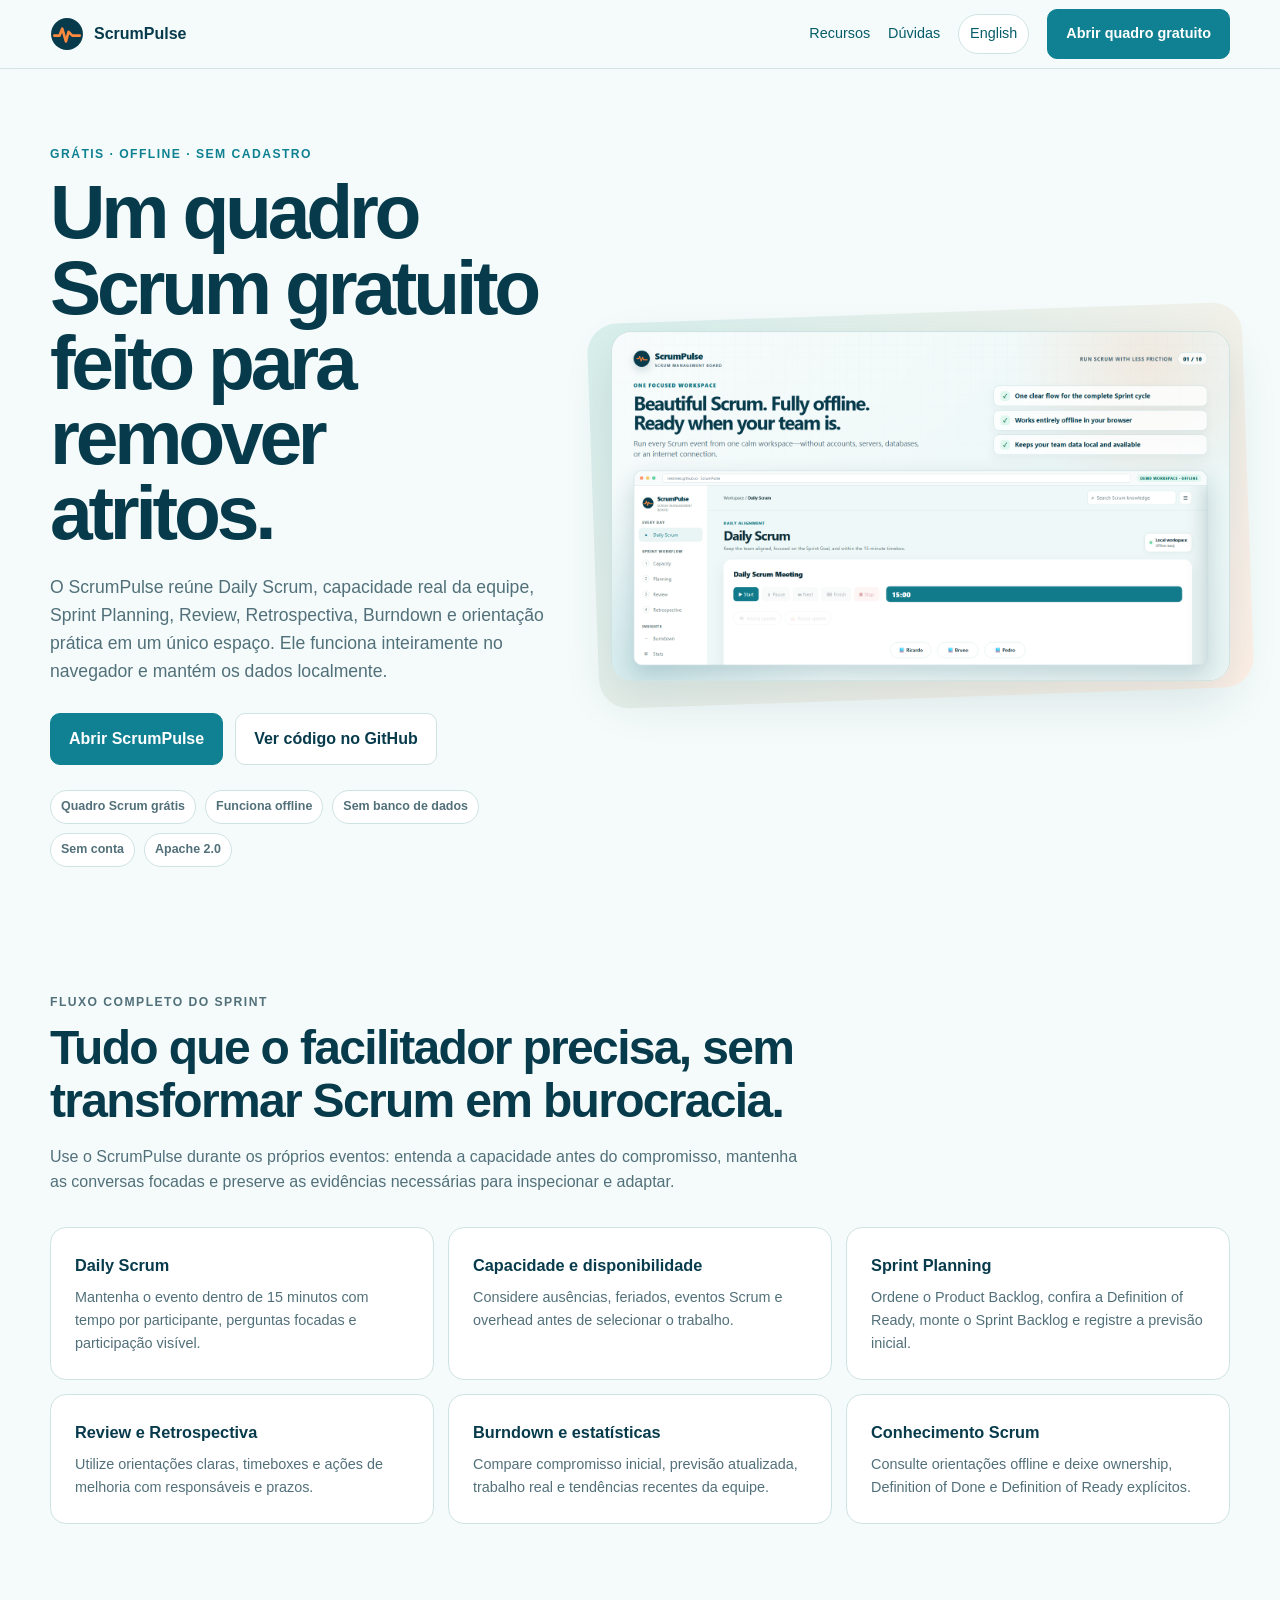
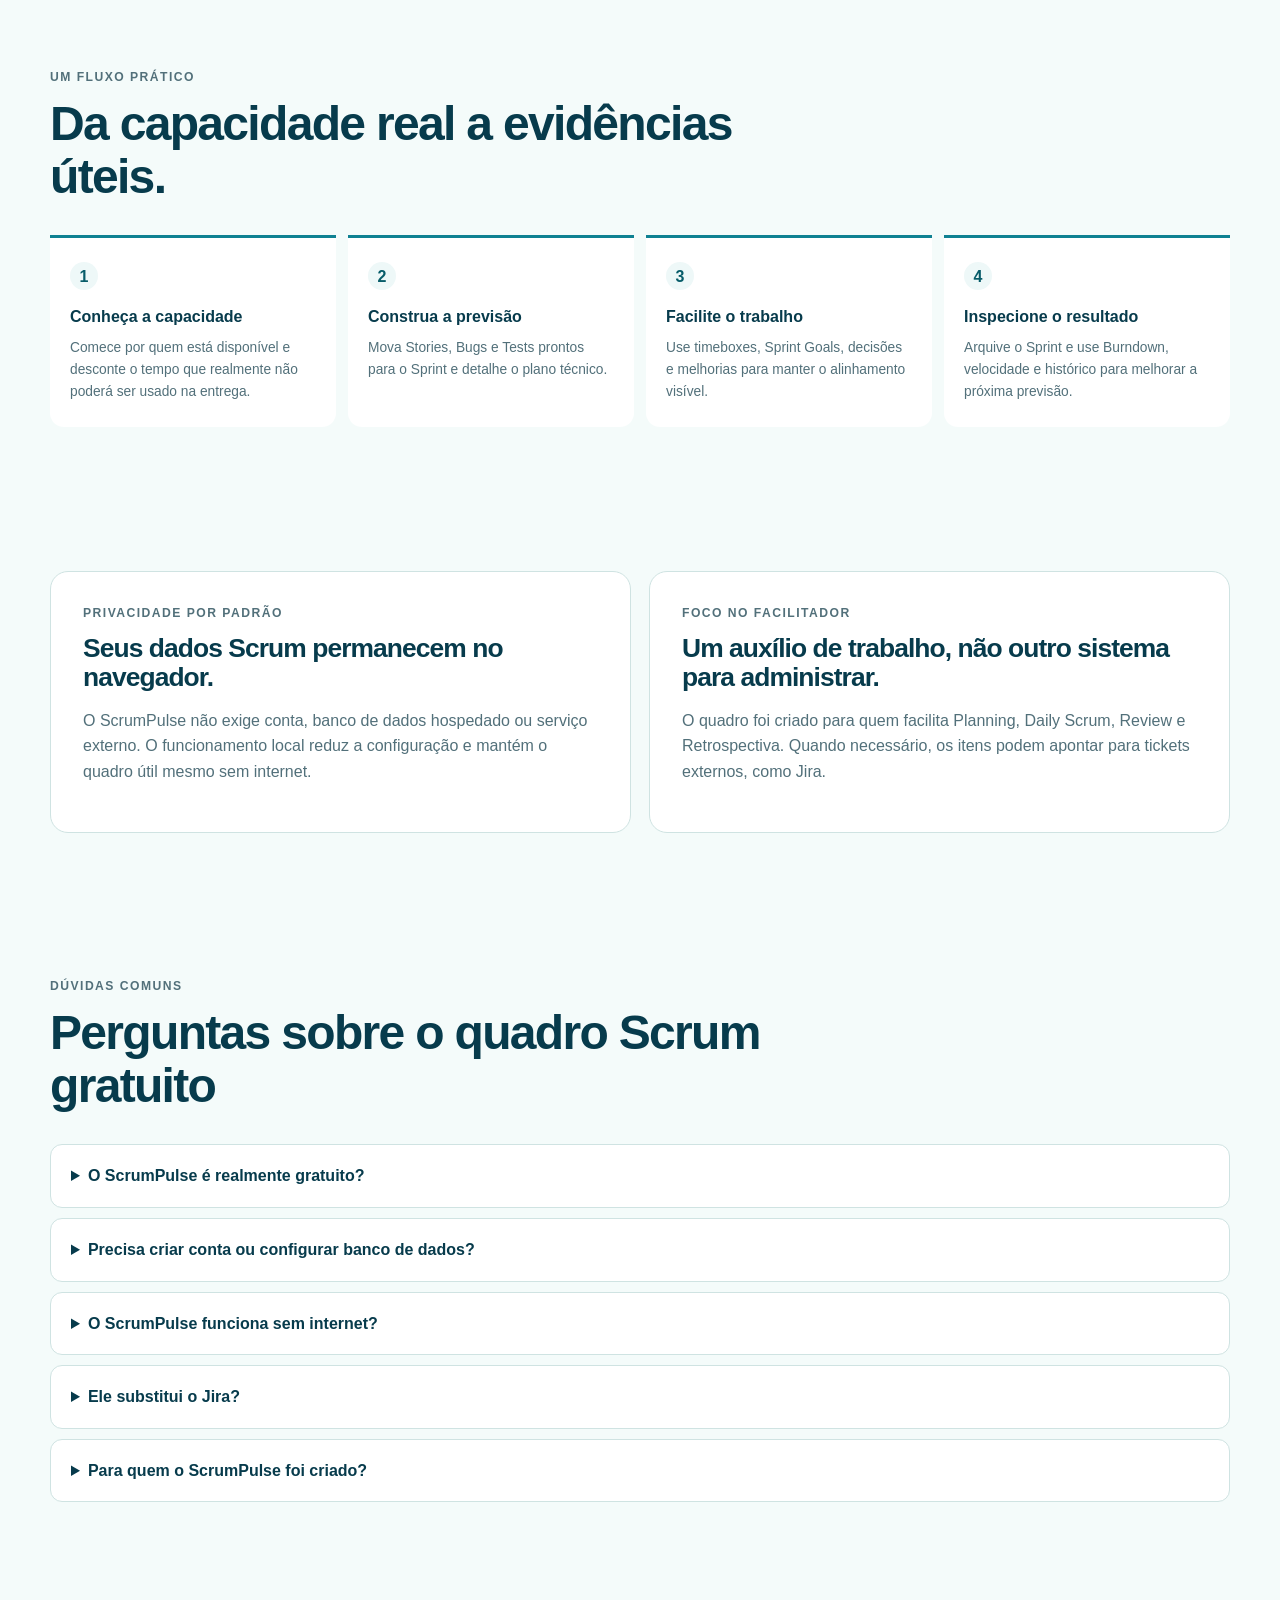
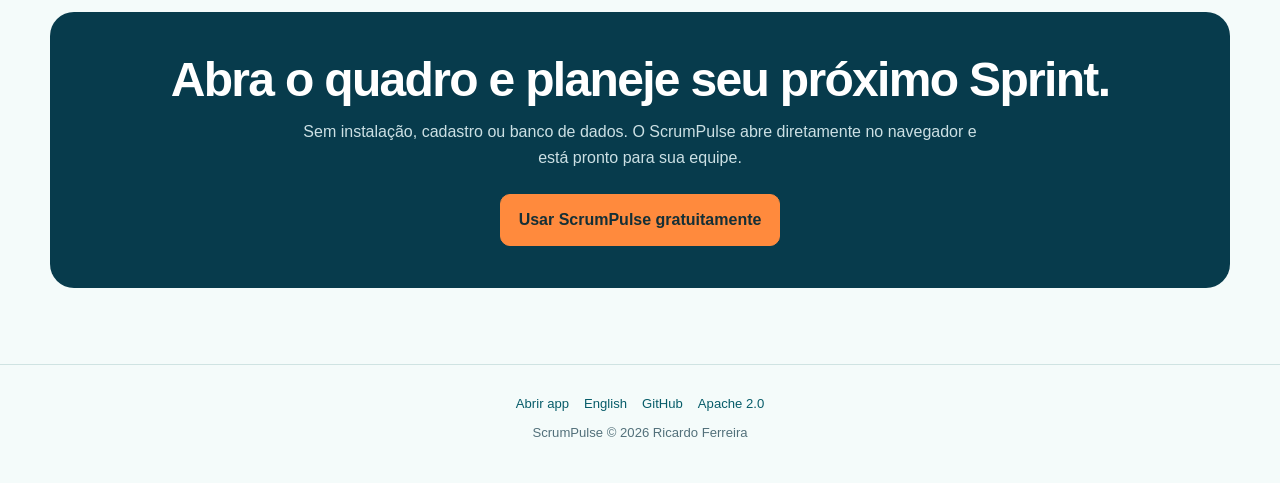
==== pt/index.html @ 3f18e5dc "feat: improve SEO and project attribution" ====
<!doctype html>
<!-- Copyright 2026 Ricardo Ferreira · SPDX-License-Identifier: Apache-2.0 -->
<html lang="pt-BR">
<head>
  <meta charset="utf-8">
  <meta name="viewport" content="width=device-width,initial-scale=1">
  <title>Quadro Scrum Gratuito e Offline | ScrumPulse</title>
  <meta name="description" content="Quadro Scrum gratuito para Daily Scrum, capacidade da equipe, Sprint Planning, Review, Retrospectiva e Burndown. Sem cadastro e funciona offline.">
  <meta name="author" content="Ricardo Ferreira">
  <meta name="robots" content="index,follow,max-image-preview:large,max-snippet:-1">
  <meta name="theme-color" content="#073b4c">
  <link rel="canonical" href="https://treslines.github.io/pt/">
  <link rel="alternate" hreflang="en" href="https://treslines.github.io/about.html">
  <link rel="alternate" hreflang="pt-BR" href="https://treslines.github.io/pt/">
  <link rel="alternate" hreflang="x-default" href="https://treslines.github.io/about.html">
  <link rel="manifest" href="../site.webmanifest">
  <link rel="icon" type="image/svg+xml" href="../assets/favicon.svg">
  <link rel="stylesheet" href="../assets/marketing.css">
  <meta property="og:type" content="website">
  <meta property="og:site_name" content="ScrumPulse">
  <meta property="og:title" content="Quadro Scrum Gratuito e Offline | ScrumPulse">
  <meta property="og:description" content="Planeje a capacidade, facilite os eventos Scrum e acompanhe o Sprint em uma ferramenta gratuita que funciona offline.">
  <meta property="og:url" content="https://treslines.github.io/pt/">
  <meta property="og:image" content="https://treslines.github.io/assets/promo-overview.png">
  <meta property="og:image:alt" content="Visão geral do quadro Scrum gratuito ScrumPulse">
  <meta property="og:locale" content="pt_BR">
  <meta name="twitter:card" content="summary_large_image">
  <meta name="twitter:title" content="Quadro Scrum Gratuito e Offline | ScrumPulse">
  <meta name="twitter:description" content="Uma ferramenta Scrum focada, sem cadastro, banco de dados ou assinatura.">
  <meta name="twitter:image" content="https://treslines.github.io/assets/promo-overview.png">
  <script type="application/ld+json">
  {
    "@context": "https://schema.org",
    "@type": ["SoftwareApplication", "WebApplication"],
    "name": "ScrumPulse",
    "url": "https://treslines.github.io/",
    "description": "Quadro Scrum gratuito e offline para Daily Scrum, planejamento de capacidade, Sprint Planning, Sprint Review, Retrospectiva, Burndown e estatísticas.",
    "applicationCategory": "BusinessApplication",
    "applicationSubCategory": "Gerenciamento de projetos",
    "operatingSystem": "Qualquer sistema operacional com navegador moderno",
    "inLanguage": "pt-BR",
    "isAccessibleForFree": true,
    "offers": { "@type": "Offer", "price": "0", "priceCurrency": "USD" },
    "author": { "@type": "Person", "name": "Ricardo Ferreira", "url": "https://github.com/treslines" },
    "image": "https://treslines.github.io/assets/promo-overview.png",
    "license": "https://www.apache.org/licenses/LICENSE-2.0"
  }
  </script>
</head>
<body>
  <header class="site-header">
    <nav class="nav" aria-label="Navegação principal">
      <a class="brand" href="../index.html"><img src="../assets/favicon.svg" alt=""><span>ScrumPulse</span></a>
      <div class="nav-links">
        <a href="#recursos">Recursos</a>
        <a href="#duvidas">Dúvidas</a>
        <a class="language-link" href="../about.html" lang="en">English</a>
        <a class="button" href="../index.html">Abrir quadro gratuito</a>
      </div>
    </nav>
  </header>

  <main>
    <section class="hero">
      <div>
        <p class="eyebrow">Grátis · Offline · Sem cadastro</p>
        <h1>Um quadro Scrum gratuito feito para remover atritos.</h1>
        <p class="hero-copy">O ScrumPulse reúne Daily Scrum, capacidade real da equipe, Sprint Planning, Review, Retrospectiva, Burndown e orientação prática em um único espaço. Ele funciona inteiramente no navegador e mantém os dados localmente.</p>
        <div class="hero-actions">
          <a class="button" href="../index.html">Abrir ScrumPulse</a>
          <a class="button secondary" href="https://github.com/treslines/treslines.github.io" rel="noopener">Ver código no GitHub</a>
        </div>
        <ul class="trust-list" aria-label="Destaques do ScrumPulse">
          <li>Quadro Scrum grátis</li><li>Funciona offline</li><li>Sem banco de dados</li><li>Sem conta</li><li>Apache 2.0</li>
        </ul>
      </div>
      <div class="hero-visual">
        <img src="../assets/promo-overview.png" width="1600" height="900" alt="Interface do ScrumPulse mostrando um Daily Scrum organizado" fetchpriority="high">
      </div>
    </section>

    <section class="section" id="recursos">
      <div class="section-heading">
        <p class="eyebrow">Fluxo completo do Sprint</p>
        <h2>Tudo que o facilitador precisa, sem transformar Scrum em burocracia.</h2>
        <p>Use o ScrumPulse durante os próprios eventos: entenda a capacidade antes do compromisso, mantenha as conversas focadas e preserve as evidências necessárias para inspecionar e adaptar.</p>
      </div>
      <div class="feature-grid">
        <article class="feature-card"><h3>Daily Scrum</h3><p>Mantenha o evento dentro de 15 minutos com tempo por participante, perguntas focadas e participação visível.</p></article>
        <article class="feature-card"><h3>Capacidade e disponibilidade</h3><p>Considere ausências, feriados, eventos Scrum e overhead antes de selecionar o trabalho.</p></article>
        <article class="feature-card"><h3>Sprint Planning</h3><p>Ordene o Product Backlog, confira a Definition of Ready, monte o Sprint Backlog e registre a previsão inicial.</p></article>
        <article class="feature-card"><h3>Review e Retrospectiva</h3><p>Utilize orientações claras, timeboxes e ações de melhoria com responsáveis e prazos.</p></article>
        <article class="feature-card"><h3>Burndown e estatísticas</h3><p>Compare compromisso inicial, previsão atualizada, trabalho real e tendências recentes da equipe.</p></article>
        <article class="feature-card"><h3>Conhecimento Scrum</h3><p>Consulte orientações offline e deixe ownership, Definition of Done e Definition of Ready explícitos.</p></article>
      </div>
    </section>

    <section class="section">
      <div class="section-heading"><p class="eyebrow">Um fluxo prático</p><h2>Da capacidade real a evidências úteis.</h2></div>
      <div class="workflow">
        <article><h3>Conheça a capacidade</h3><p>Comece por quem está disponível e desconte o tempo que realmente não poderá ser usado na entrega.</p></article>
        <article><h3>Construa a previsão</h3><p>Mova Stories, Bugs e Tests prontos para o Sprint e detalhe o plano técnico.</p></article>
        <article><h3>Facilite o trabalho</h3><p>Use timeboxes, Sprint Goals, decisões e melhorias para manter o alinhamento visível.</p></article>
        <article><h3>Inspecione o resultado</h3><p>Arquive o Sprint e use Burndown, velocidade e histórico para melhorar a próxima previsão.</p></article>
      </div>
    </section>

    <section class="section split">
      <article class="info-panel"><p class="eyebrow">Privacidade por padrão</p><h2>Seus dados Scrum permanecem no navegador.</h2><p>O ScrumPulse não exige conta, banco de dados hospedado ou serviço externo. O funcionamento local reduz a configuração e mantém o quadro útil mesmo sem internet.</p></article>
      <article class="info-panel"><p class="eyebrow">Foco no facilitador</p><h2>Um auxílio de trabalho, não outro sistema para administrar.</h2><p>O quadro foi criado para quem facilita Planning, Daily Scrum, Review e Retrospectiva. Quando necessário, os itens podem apontar para tickets externos, como Jira.</p></article>
    </section>

    <section class="section" id="duvidas">
      <div class="section-heading"><p class="eyebrow">Dúvidas comuns</p><h2>Perguntas sobre o quadro Scrum gratuito</h2></div>
      <div class="faq">
        <details><summary>O ScrumPulse é realmente gratuito?</summary><p>Sim. O aplicativo web é gratuito e seu código-fonte está disponível sob a licença Apache 2.0.</p></details>
        <details><summary>Precisa criar conta ou configurar banco de dados?</summary><p>Não. O ScrumPulse funciona no navegador e armazena o workspace localmente. Você pode exportar um backup JSON quando quiser proteger ou transferir os dados.</p></details>
        <details><summary>O ScrumPulse funciona sem internet?</summary><p>Sim. O aplicativo foi projetado para uso offline e não depende de um backend hospedado durante a execução.</p></details>
        <details><summary>Ele substitui o Jira?</summary><p>O ScrumPulse é um workspace focado em facilitação e planejamento, não um sistema completo de tickets. Itens do backlog e Sub-tasks podem conter links para ferramentas externas, como Jira.</p></details>
        <details><summary>Para quem o ScrumPulse foi criado?</summary><p>Ele é especialmente útil para Scrum Masters, Product Owners, Developers, Agile coaches e facilitadores que desejam simplicidade nos eventos e evidências do Sprint.</p></details>
      </div>
    </section>

    <section class="section cta">
      <h2>Abra o quadro e planeje seu próximo Sprint.</h2>
      <p>Sem instalação, cadastro ou banco de dados. O ScrumPulse abre diretamente no navegador e está pronto para sua equipe.</p>
      <a class="button" href="../index.html">Usar ScrumPulse gratuitamente</a>
    </section>
  </main>

  <footer class="footer">
    <div class="footer-links"><a href="../index.html">Abrir app</a><a href="../about.html" lang="en">English</a><a href="https://github.com/treslines/treslines.github.io">GitHub</a><a href="../LICENSE">Apache 2.0</a></div>
    <div>ScrumPulse © 2026 Ricardo Ferreira</div>
  </footer>
</body>
</html>
---- assets/marketing.css ----
:root{
  --ink:#073b4c;
  --muted:#52707a;
  --brand:#0f8192;
  --brand-dark:#075c69;
  --accent:#ff8a3d;
  --soft:#eef8f8;
  --card:#ffffff;
  --border:#cfe3e2;
  --shadow:0 18px 50px rgba(7,59,76,.12);
}
*{box-sizing:border-box}
html{scroll-behavior:smooth}
body{margin:0;background:#f4fbfa;color:var(--ink);font-family:Arial,Helvetica,sans-serif;line-height:1.6}
a{color:var(--brand-dark)}
img{max-width:100%;height:auto}
.site-header{position:sticky;top:0;z-index:10;border-bottom:1px solid rgba(207,227,226,.9);background:rgba(244,251,250,.92);backdrop-filter:blur(12px)}
.nav{width:min(1180px,calc(100% - 32px));margin:auto;display:flex;align-items:center;justify-content:space-between;gap:20px;min-height:68px}
.brand{display:flex;align-items:center;gap:10px;color:var(--ink);font-weight:800;text-decoration:none}
.brand img{width:34px;height:34px}
.nav-links{display:flex;align-items:center;gap:18px;font-size:.9rem}
.nav-links a{text-decoration:none}
.language-link{padding:7px 11px;border:1px solid var(--border);border-radius:999px;background:#fff}
.button{display:inline-flex;align-items:center;justify-content:center;gap:8px;padding:12px 18px;border:1px solid var(--brand);border-radius:10px;background:var(--brand);color:#fff;font-weight:700;text-decoration:none;transition:transform .15s,box-shadow .15s}
.button:hover{transform:translateY(-1px);box-shadow:0 8px 18px rgba(15,129,146,.2)}
.button.secondary{background:#fff;color:var(--ink);border-color:var(--border)}
.hero{width:min(1180px,calc(100% - 32px));margin:auto;padding:76px 0 54px;display:grid;grid-template-columns:minmax(0,.9fr) minmax(420px,1.1fr);align-items:center;gap:54px}
.eyebrow{margin:0 0 10px;color:var(--brand);font-size:.76rem;font-weight:800;letter-spacing:.12em;text-transform:uppercase}
h1{margin:0;font-size:clamp(2.5rem,6vw,4.8rem);line-height:.98;letter-spacing:-.055em}
.hero-copy{margin:22px 0 0;color:var(--muted);font-size:1.1rem;max-width:660px}
.hero-actions{display:flex;flex-wrap:wrap;gap:12px;margin-top:28px}
.trust-list{display:flex;flex-wrap:wrap;gap:9px;margin:25px 0 0;padding:0;list-style:none}
.trust-list li{padding:6px 10px;border:1px solid var(--border);border-radius:999px;background:#fff;color:var(--muted);font-size:.78rem;font-weight:700}
.hero-visual{position:relative}
.hero-visual::before{content:"";position:absolute;inset:-18px;border-radius:30px;background:linear-gradient(135deg,#d8f0ed,#fff1e7);transform:rotate(-2deg)}
.hero-visual img{position:relative;display:block;border:1px solid var(--border);border-radius:20px;box-shadow:var(--shadow)}
.section{width:min(1180px,calc(100% - 32px));margin:auto;padding:72px 0}
.section-heading{max-width:760px;margin-bottom:32px}
.section h2{margin:0;font-size:clamp(1.9rem,4vw,3rem);line-height:1.1;letter-spacing:-.035em}
.section-heading p,.section-lead{color:var(--muted)}
.feature-grid{display:grid;grid-template-columns:repeat(3,minmax(0,1fr));gap:14px}
.feature-card{padding:24px;border:1px solid var(--border);border-radius:16px;background:var(--card)}
.feature-card h3{margin:0 0 8px;font-size:1.02rem}
.feature-card p{margin:0;color:var(--muted);font-size:.9rem}
.workflow{display:grid;grid-template-columns:repeat(4,minmax(0,1fr));gap:12px;counter-reset:step}
.workflow article{position:relative;padding:24px 20px;border-top:3px solid var(--brand);border-radius:0 0 14px 14px;background:#fff;counter-increment:step}
.workflow article::before{content:counter(step);display:grid;place-items:center;width:28px;height:28px;margin-bottom:14px;border-radius:50%;background:var(--soft);color:var(--brand-dark);font-weight:800}
.workflow h3{margin:0 0 7px;font-size:1rem}.workflow p{margin:0;color:var(--muted);font-size:.86rem}
.split{display:grid;grid-template-columns:1fr 1fr;gap:18px}
.info-panel{padding:32px;border:1px solid var(--border);border-radius:18px;background:#fff}
.info-panel h2{font-size:1.65rem}.info-panel p{color:var(--muted)}
.faq{display:grid;gap:10px}
.faq details{padding:18px 20px;border:1px solid var(--border);border-radius:12px;background:#fff}
.faq summary{cursor:pointer;font-weight:700}.faq p{margin:12px 0 0;color:var(--muted)}
.cta{margin:38px auto 76px;padding:42px;border-radius:24px;background:var(--ink);color:#fff;text-align:center}
.cta h2{color:#fff}.cta p{max-width:700px;margin:12px auto 24px;color:#cce0e4}.cta .button{border-color:var(--accent);background:var(--accent);color:#142f36}
.footer{border-top:1px solid var(--border);padding:28px 16px 40px;text-align:center;color:var(--muted);font-size:.82rem}
.footer-links{display:flex;justify-content:center;flex-wrap:wrap;gap:15px;margin-bottom:8px}
.footer a{text-decoration:none}
@media(max-width:900px){.hero{grid-template-columns:1fr;padding-top:48px}.hero-visual{max-width:760px}.feature-grid{grid-template-columns:repeat(2,1fr)}.workflow{grid-template-columns:repeat(2,1fr)}}
@media(max-width:620px){.nav-links>a:not(.button):not(.language-link){display:none}.hero{gap:40px}.feature-grid,.workflow,.split{grid-template-columns:1fr}.section{padding:52px 0}.cta{margin-left:16px;margin-right:16px;padding:32px 22px}h1{font-size:2.7rem}}
@media(prefers-reduced-motion:reduce){html{scroll-behavior:auto}.button{transition:none}}
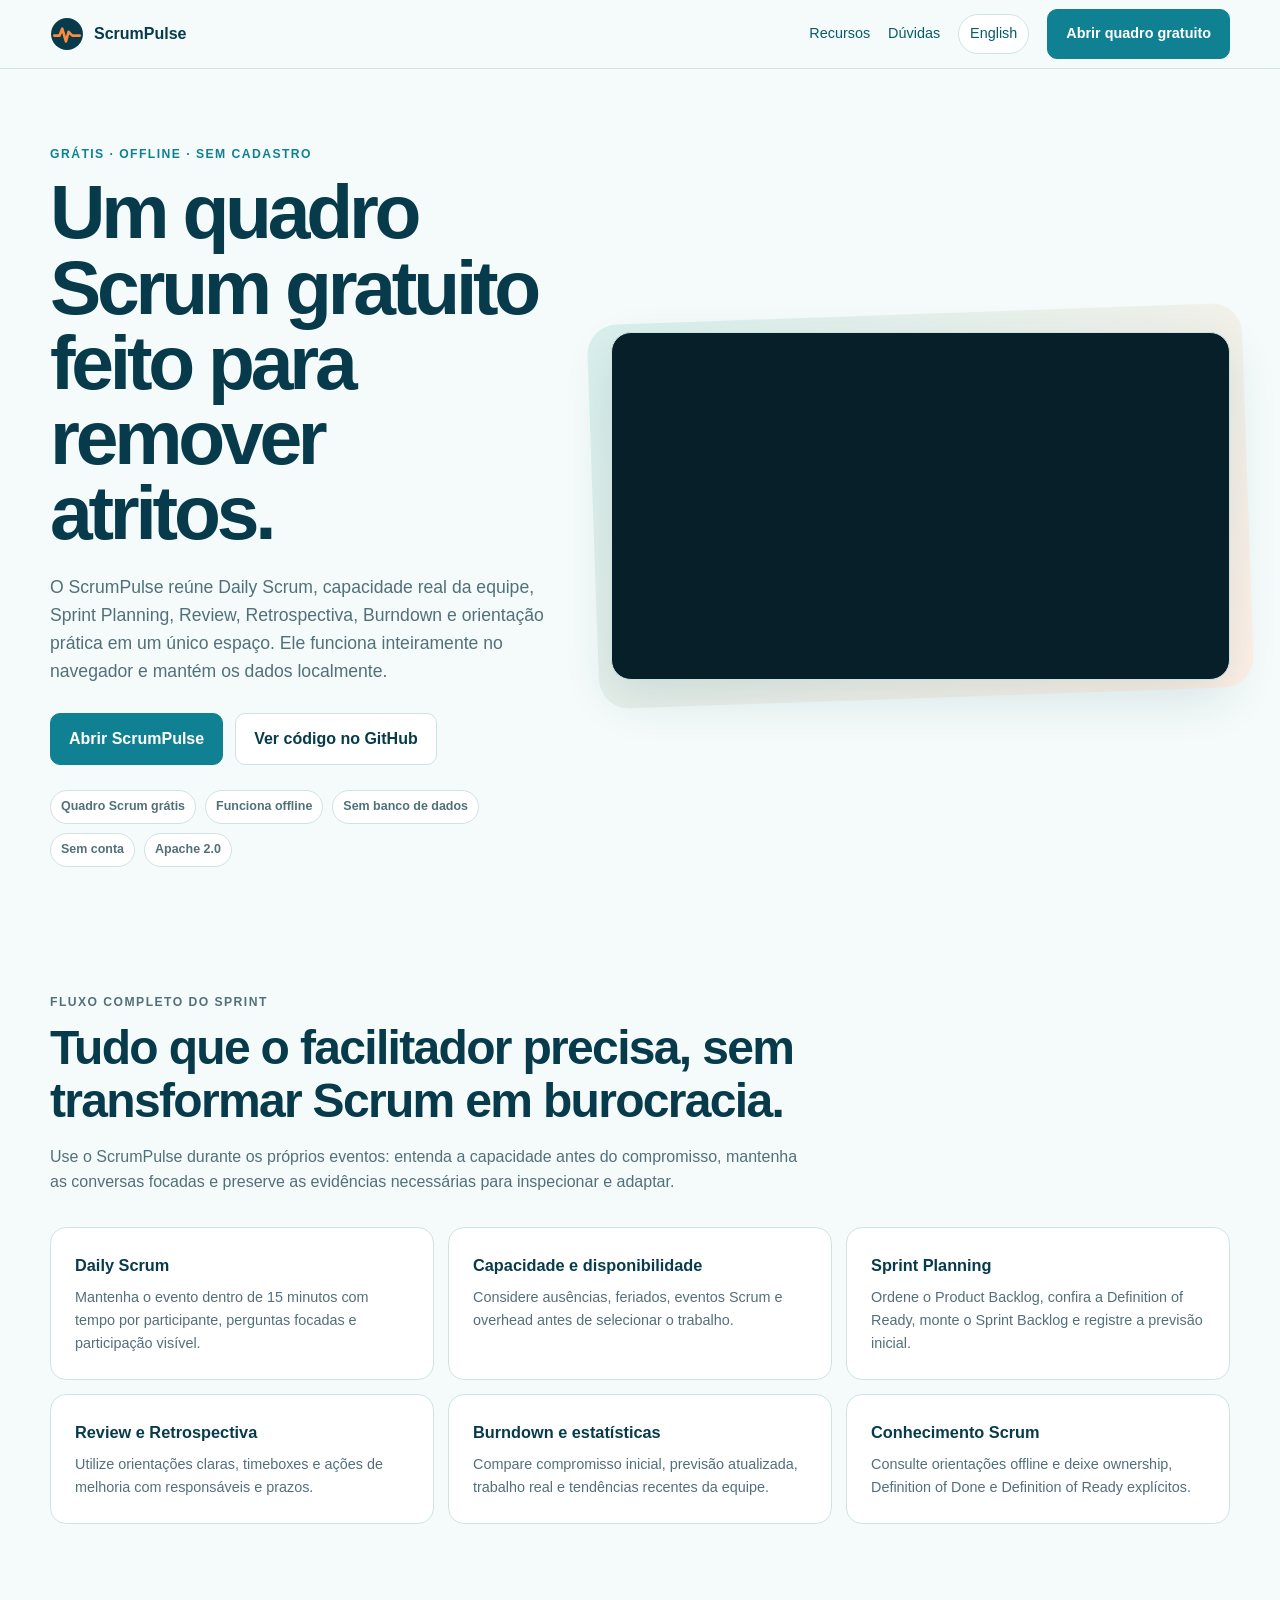
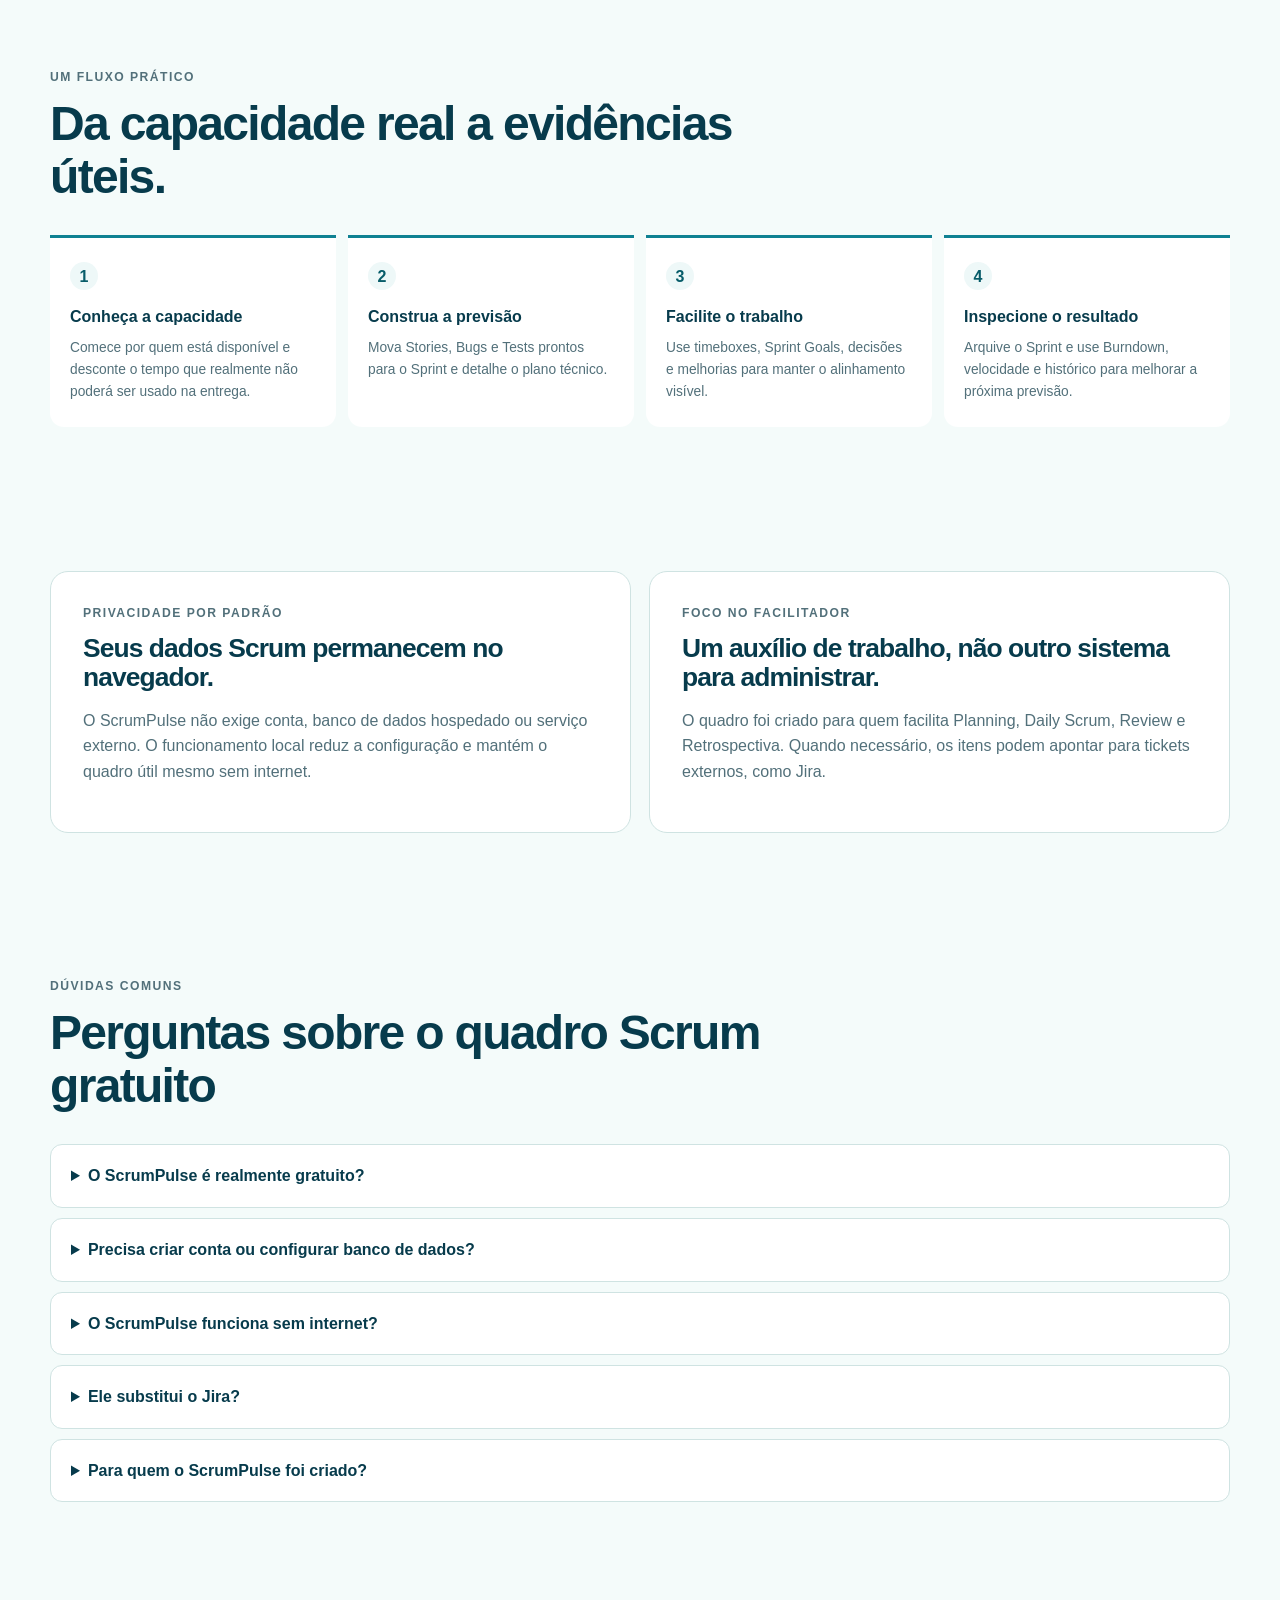
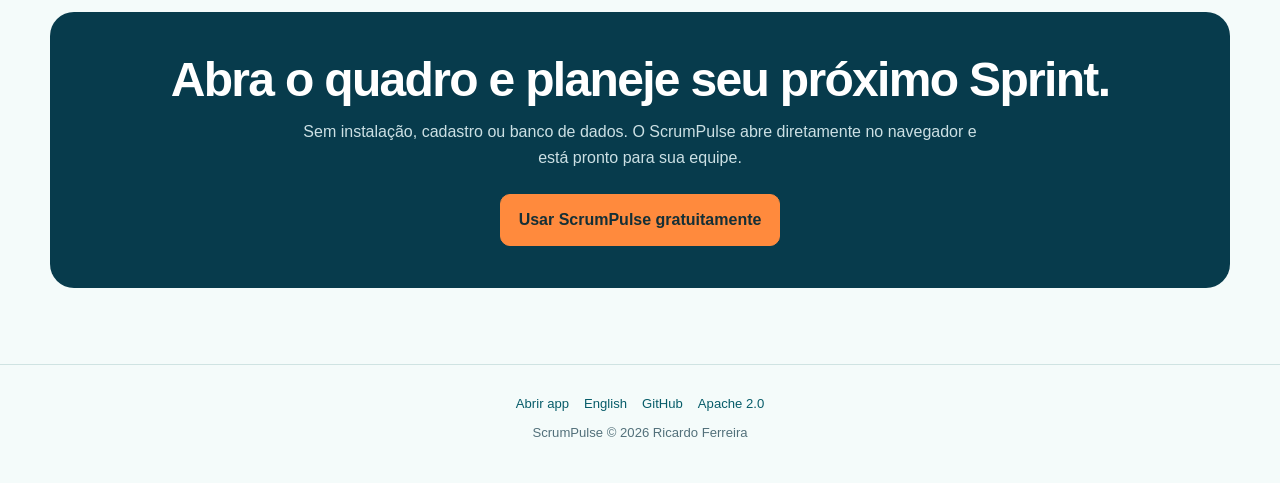
==== commit 6f08eaf0: "feat: launch ScrumPulse landing and video workflow" ====
--- a/pt/index.html
+++ b/pt/index.html
@@ -10,9 +10,9 @@
   <meta name="robots" content="index,follow,max-image-preview:large,max-snippet:-1">
   <meta name="theme-color" content="#073b4c">
   <link rel="canonical" href="https://treslines.github.io/pt/">
-  <link rel="alternate" hreflang="en" href="https://treslines.github.io/about.html">
+  <link rel="alternate" hreflang="en" href="https://treslines.github.io/">
   <link rel="alternate" hreflang="pt-BR" href="https://treslines.github.io/pt/">
-  <link rel="alternate" hreflang="x-default" href="https://treslines.github.io/about.html">
+  <link rel="alternate" hreflang="x-default" href="https://treslines.github.io/">
   <link rel="manifest" href="../site.webmanifest">
   <link rel="icon" type="image/svg+xml" href="../assets/favicon.svg">
   <link rel="stylesheet" href="../assets/marketing.css">
@@ -33,7 +33,7 @@
     "@context": "https://schema.org",
     "@type": ["SoftwareApplication", "WebApplication"],
     "name": "ScrumPulse",
-    "url": "https://treslines.github.io/",
+    "url": "https://treslines.github.io/app.html",
     "description": "Quadro Scrum gratuito e offline para Daily Scrum, planejamento de capacidade, Sprint Planning, Sprint Review, Retrospectiva, Burndown e estatísticas.",
     "applicationCategory": "BusinessApplication",
     "applicationSubCategory": "Gerenciamento de projetos",
@@ -50,12 +50,12 @@
 <body>
   <header class="site-header">
     <nav class="nav" aria-label="Navegação principal">
-      <a class="brand" href="../index.html"><img src="../assets/favicon.svg" alt=""><span>ScrumPulse</span></a>
+      <a class="brand" href="./"><img src="../assets/favicon.svg" alt=""><span>ScrumPulse</span></a>
       <div class="nav-links">
         <a href="#recursos">Recursos</a>
         <a href="#duvidas">Dúvidas</a>
-        <a class="language-link" href="../about.html" lang="en">English</a>
-        <a class="button" href="../index.html">Abrir quadro gratuito</a>
+        <a class="language-link" href="../index.html" lang="en">English</a>
+        <a class="button" href="../app.html">Abrir quadro gratuito</a>
       </div>
     </nav>
   </header>
@@ -67,7 +67,7 @@
         <h1>Um quadro Scrum gratuito feito para remover atritos.</h1>
         <p class="hero-copy">O ScrumPulse reúne Daily Scrum, capacidade real da equipe, Sprint Planning, Review, Retrospectiva, Burndown e orientação prática em um único espaço. Ele funciona inteiramente no navegador e mantém os dados localmente.</p>
         <div class="hero-actions">
-          <a class="button" href="../index.html">Abrir ScrumPulse</a>
+          <a class="button" href="../app.html">Abrir ScrumPulse</a>
           <a class="button secondary" href="https://github.com/treslines/treslines.github.io" rel="noopener">Ver código no GitHub</a>
         </div>
         <ul class="trust-list" aria-label="Destaques do ScrumPulse">
@@ -75,7 +75,14 @@
         </ul>
       </div>
       <div class="hero-visual">
-        <img src="../assets/promo-overview.png" width="1600" height="900" alt="Interface do ScrumPulse mostrando um Daily Scrum organizado" fetchpriority="high">
+        <div class="video-shell">
+          <iframe
+            src="https://www.youtube-nocookie.com/embed/9TYZB-j29Ro?rel=0"
+            title="Tour do ScrumPulse — um quadro Scrum gratuito e offline"
+            allow="accelerometer; autoplay; clipboard-write; encrypted-media; gyroscope; picture-in-picture; web-share"
+            referrerpolicy="strict-origin-when-cross-origin"
+            allowfullscreen></iframe>
+        </div>
       </div>
     </section>
 
@@ -124,12 +131,12 @@
     <section class="section cta">
       <h2>Abra o quadro e planeje seu próximo Sprint.</h2>
       <p>Sem instalação, cadastro ou banco de dados. O ScrumPulse abre diretamente no navegador e está pronto para sua equipe.</p>
-      <a class="button" href="../index.html">Usar ScrumPulse gratuitamente</a>
+      <a class="button" href="../app.html">Usar ScrumPulse gratuitamente</a>
     </section>
   </main>
 
   <footer class="footer">
-    <div class="footer-links"><a href="../index.html">Abrir app</a><a href="../about.html" lang="en">English</a><a href="https://github.com/treslines/treslines.github.io">GitHub</a><a href="../LICENSE">Apache 2.0</a></div>
+    <div class="footer-links"><a href="../app.html">Abrir app</a><a href="../index.html" lang="en">English</a><a href="https://github.com/treslines/treslines.github.io">GitHub</a><a href="../LICENSE">Apache 2.0</a></div>
     <div>ScrumPulse © 2026 Ricardo Ferreira</div>
   </footer>
 </body>
--- a/assets/marketing.css
+++ b/assets/marketing.css
@@ -34,6 +34,8 @@
 .hero-visual{position:relative}
 .hero-visual::before{content:"";position:absolute;inset:-18px;border-radius:30px;background:linear-gradient(135deg,#d8f0ed,#fff1e7);transform:rotate(-2deg)}
 .hero-visual img{position:relative;display:block;border:1px solid var(--border);border-radius:20px;box-shadow:var(--shadow)}
+.video-shell{position:relative;aspect-ratio:16/9;overflow:hidden;border:1px solid var(--border);border-radius:20px;background:#071f28;box-shadow:var(--shadow)}
+.video-shell iframe{position:absolute;inset:0;width:100%;height:100%;border:0}
 .section{width:min(1180px,calc(100% - 32px));margin:auto;padding:72px 0}
 .section-heading{max-width:760px;margin-bottom:32px}
 .section h2{margin:0;font-size:clamp(1.9rem,4vw,3rem);line-height:1.1;letter-spacing:-.035em}
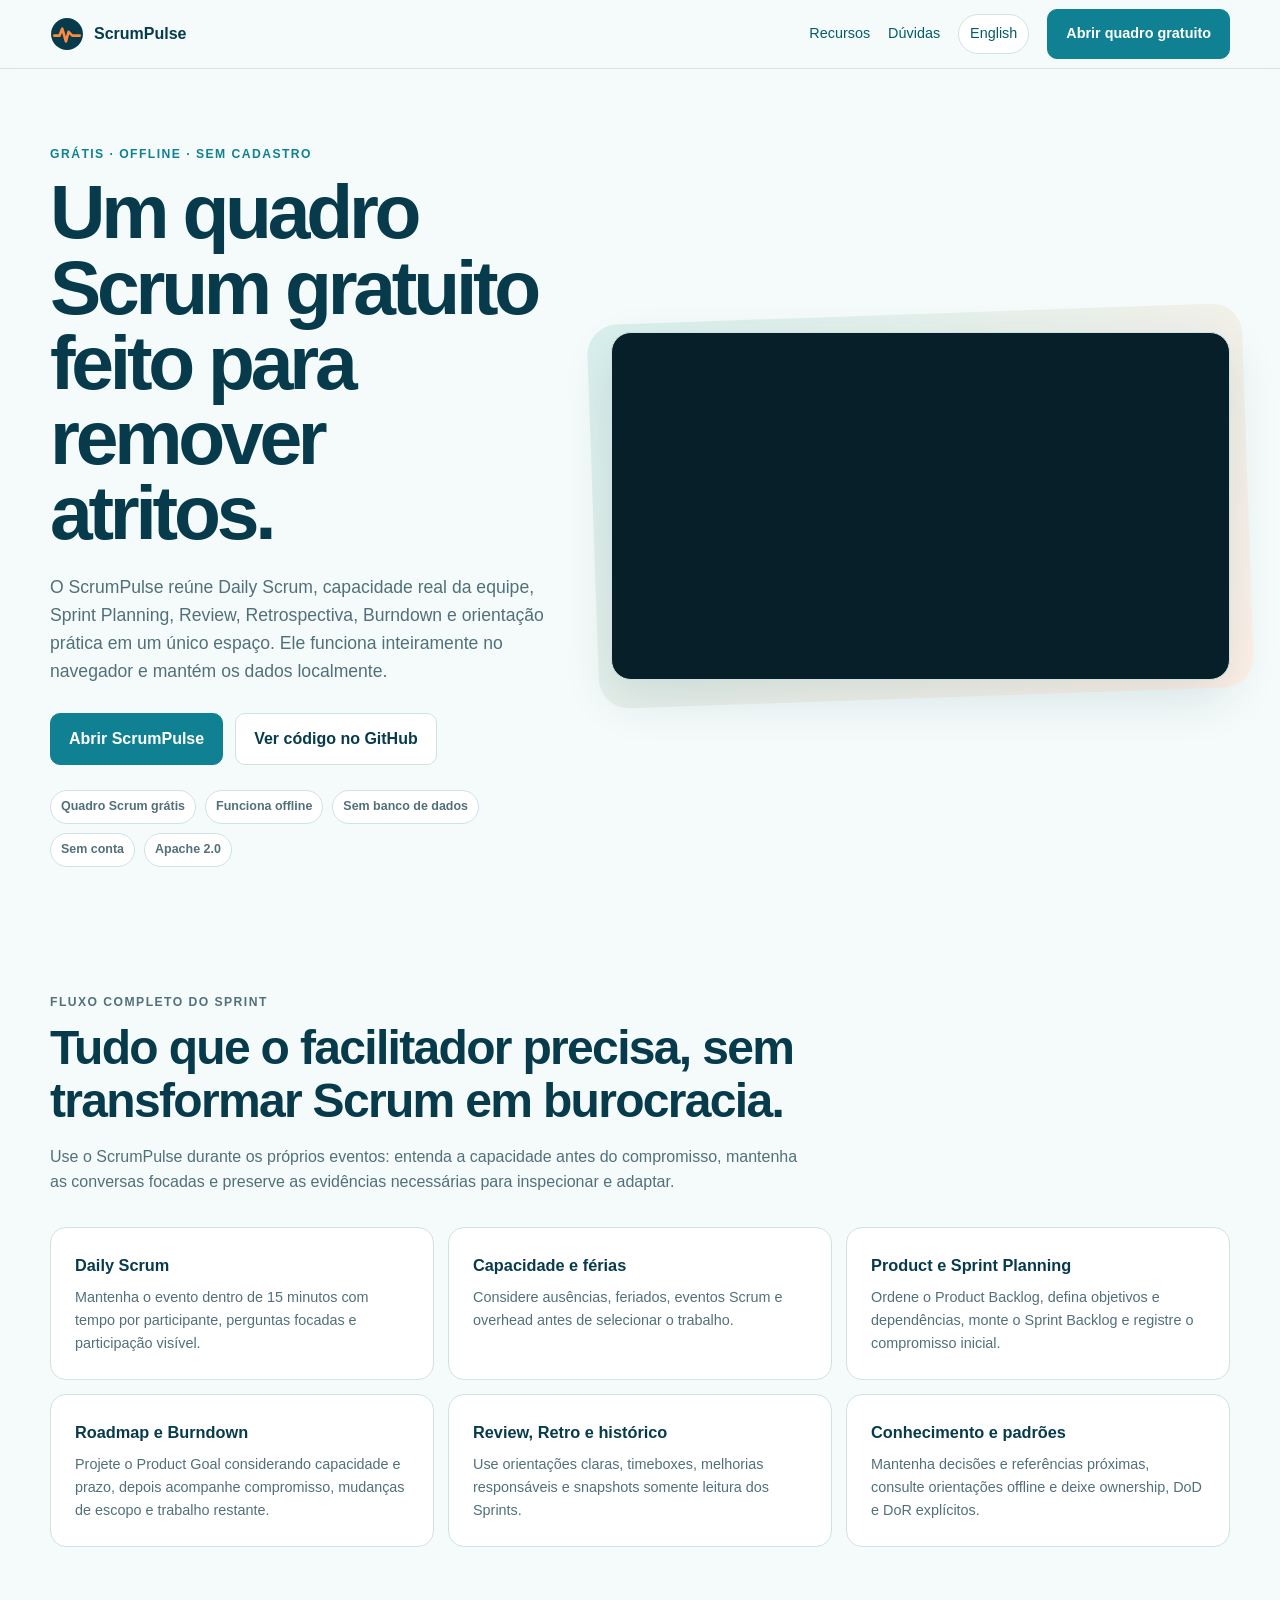
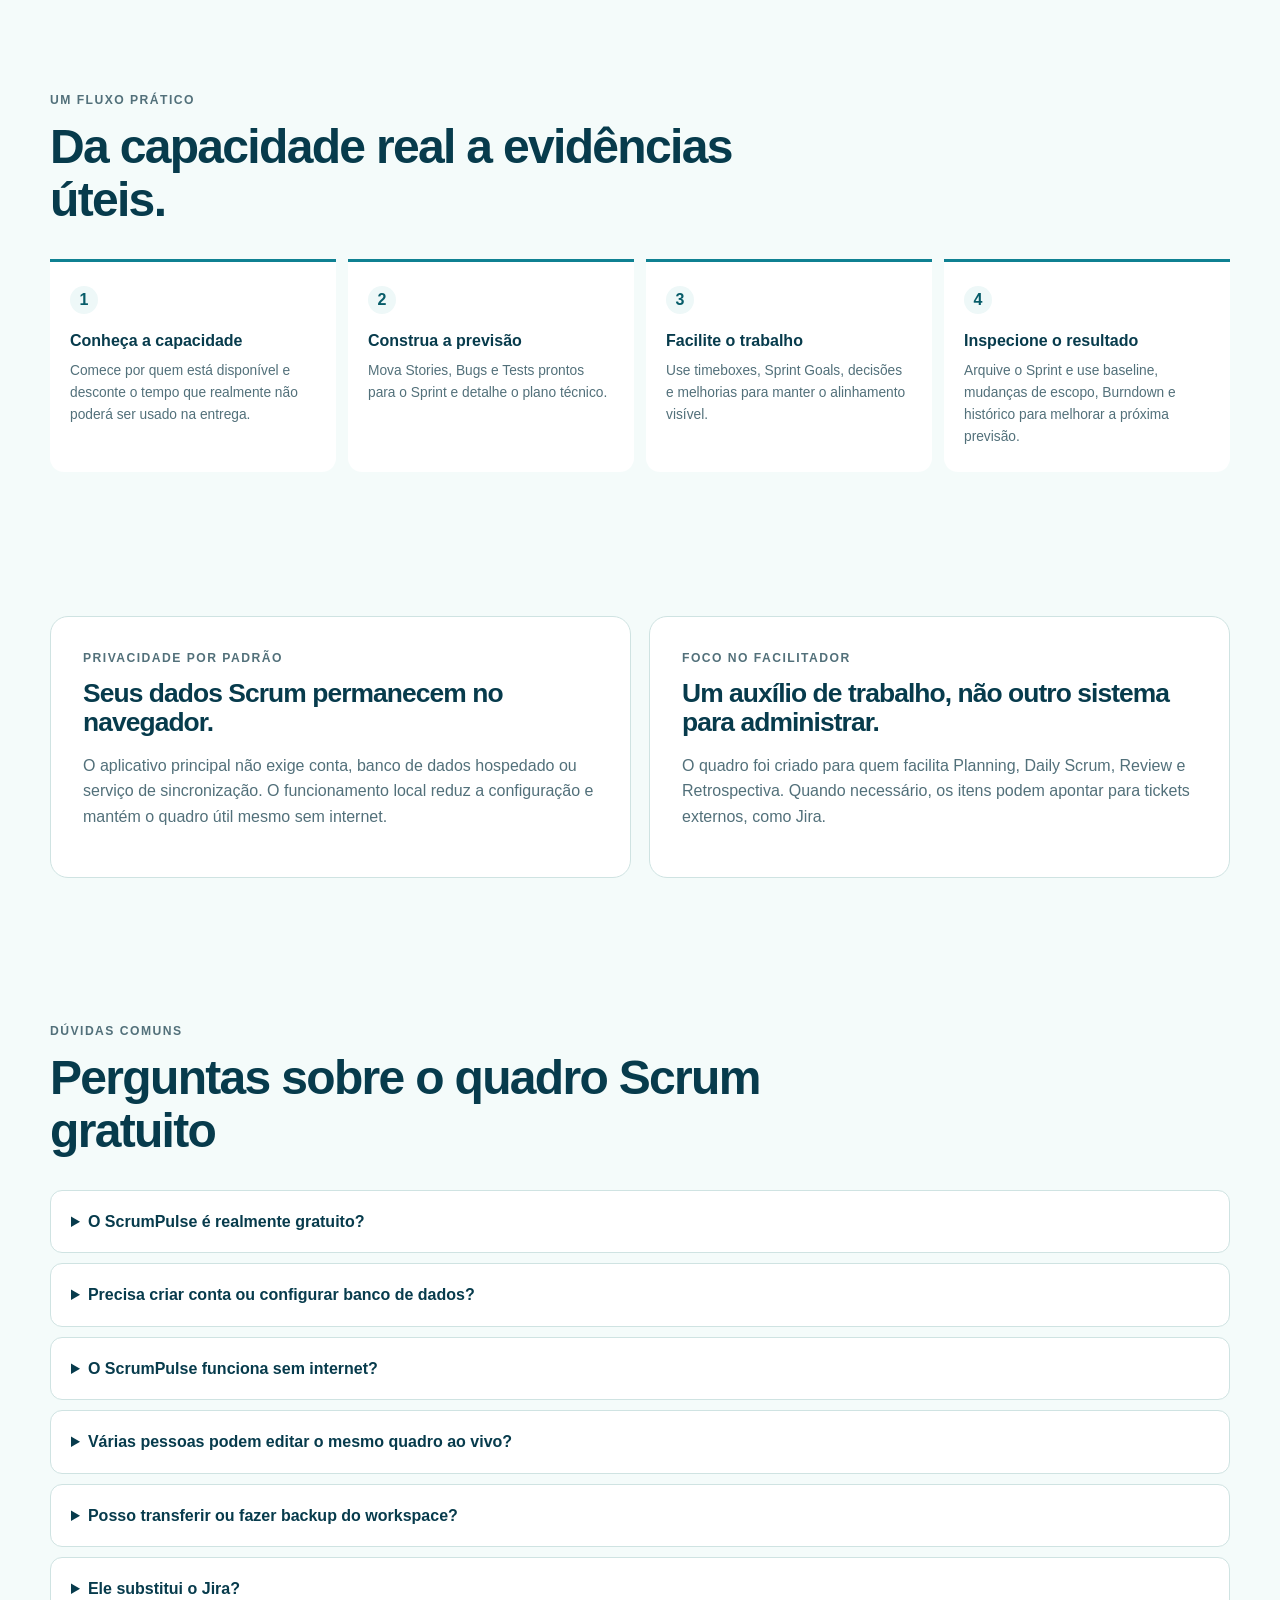
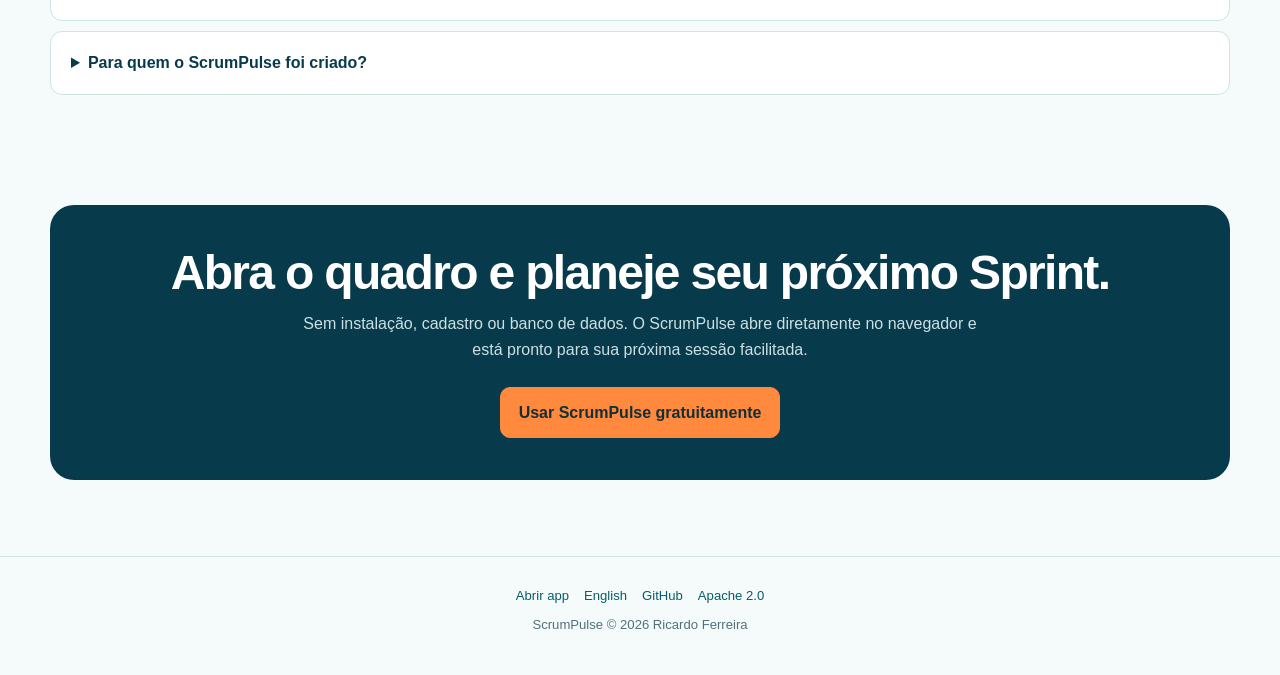
==== commit 9684b9c3: "docs: align product overview and landing FAQ" ====
--- a/pt/index.html
+++ b/pt/index.html
@@ -40,6 +40,14 @@
     "operatingSystem": "Qualquer sistema operacional com navegador moderno",
     "inLanguage": "pt-BR",
     "isAccessibleForFree": true,
+    "featureList": [
+      "Facilitação e timebox do Daily Scrum",
+      "Planejamento de capacidade, férias e feriados",
+      "Product e Sprint Backlogs com objetivos e dependências",
+      "Product Roadmap, Burndown e histórico de Sprints",
+      "Orientações para Sprint Review e Retrospectiva",
+      "Orientação Scrum offline, Ownership, DoD e DoR"
+    ],
     "offers": { "@type": "Offer", "price": "0", "priceCurrency": "USD" },
     "author": { "@type": "Person", "name": "Ricardo Ferreira", "url": "https://github.com/treslines" },
     "image": "https://treslines.github.io/assets/promo-overview.png",
@@ -94,11 +102,11 @@
       </div>
       <div class="feature-grid">
         <article class="feature-card"><h3>Daily Scrum</h3><p>Mantenha o evento dentro de 15 minutos com tempo por participante, perguntas focadas e participação visível.</p></article>
-        <article class="feature-card"><h3>Capacidade e disponibilidade</h3><p>Considere ausências, feriados, eventos Scrum e overhead antes de selecionar o trabalho.</p></article>
-        <article class="feature-card"><h3>Sprint Planning</h3><p>Ordene o Product Backlog, confira a Definition of Ready, monte o Sprint Backlog e registre a previsão inicial.</p></article>
-        <article class="feature-card"><h3>Review e Retrospectiva</h3><p>Utilize orientações claras, timeboxes e ações de melhoria com responsáveis e prazos.</p></article>
-        <article class="feature-card"><h3>Burndown e estatísticas</h3><p>Compare compromisso inicial, previsão atualizada, trabalho real e tendências recentes da equipe.</p></article>
-        <article class="feature-card"><h3>Conhecimento Scrum</h3><p>Consulte orientações offline e deixe ownership, Definition of Done e Definition of Ready explícitos.</p></article>
+        <article class="feature-card"><h3>Capacidade e férias</h3><p>Considere ausências, feriados, eventos Scrum e overhead antes de selecionar o trabalho.</p></article>
+        <article class="feature-card"><h3>Product e Sprint Planning</h3><p>Ordene o Product Backlog, defina objetivos e dependências, monte o Sprint Backlog e registre o compromisso inicial.</p></article>
+        <article class="feature-card"><h3>Roadmap e Burndown</h3><p>Projete o Product Goal considerando capacidade e prazo, depois acompanhe compromisso, mudanças de escopo e trabalho restante.</p></article>
+        <article class="feature-card"><h3>Review, Retro e histórico</h3><p>Use orientações claras, timeboxes, melhorias responsáveis e snapshots somente leitura dos Sprints.</p></article>
+        <article class="feature-card"><h3>Conhecimento e padrões</h3><p>Mantenha decisões e referências próximas, consulte orientações offline e deixe ownership, DoD e DoR explícitos.</p></article>
       </div>
     </section>
 
@@ -108,12 +116,12 @@
         <article><h3>Conheça a capacidade</h3><p>Comece por quem está disponível e desconte o tempo que realmente não poderá ser usado na entrega.</p></article>
         <article><h3>Construa a previsão</h3><p>Mova Stories, Bugs e Tests prontos para o Sprint e detalhe o plano técnico.</p></article>
         <article><h3>Facilite o trabalho</h3><p>Use timeboxes, Sprint Goals, decisões e melhorias para manter o alinhamento visível.</p></article>
-        <article><h3>Inspecione o resultado</h3><p>Arquive o Sprint e use Burndown, velocidade e histórico para melhorar a próxima previsão.</p></article>
+        <article><h3>Inspecione o resultado</h3><p>Arquive o Sprint e use baseline, mudanças de escopo, Burndown e histórico para melhorar a próxima previsão.</p></article>
       </div>
     </section>
 
     <section class="section split">
-      <article class="info-panel"><p class="eyebrow">Privacidade por padrão</p><h2>Seus dados Scrum permanecem no navegador.</h2><p>O ScrumPulse não exige conta, banco de dados hospedado ou serviço externo. O funcionamento local reduz a configuração e mantém o quadro útil mesmo sem internet.</p></article>
+      <article class="info-panel"><p class="eyebrow">Privacidade por padrão</p><h2>Seus dados Scrum permanecem no navegador.</h2><p>O aplicativo principal não exige conta, banco de dados hospedado ou serviço de sincronização. O funcionamento local reduz a configuração e mantém o quadro útil mesmo sem internet.</p></article>
       <article class="info-panel"><p class="eyebrow">Foco no facilitador</p><h2>Um auxílio de trabalho, não outro sistema para administrar.</h2><p>O quadro foi criado para quem facilita Planning, Daily Scrum, Review e Retrospectiva. Quando necessário, os itens podem apontar para tickets externos, como Jira.</p></article>
     </section>
 
@@ -122,7 +130,9 @@
       <div class="faq">
         <details><summary>O ScrumPulse é realmente gratuito?</summary><p>Sim. O aplicativo web é gratuito e seu código-fonte está disponível sob a licença Apache 2.0.</p></details>
         <details><summary>Precisa criar conta ou configurar banco de dados?</summary><p>Não. O ScrumPulse funciona no navegador e armazena o workspace localmente. Você pode exportar um backup JSON quando quiser proteger ou transferir os dados.</p></details>
-        <details><summary>O ScrumPulse funciona sem internet?</summary><p>Sim. O aplicativo foi projetado para uso offline e não depende de um backend hospedado durante a execução.</p></details>
+        <details><summary>O ScrumPulse funciona sem internet?</summary><p>Sim. O aplicativo principal não depende de um backend hospedado e armazena o workspace localmente. O vídeo demonstrativo, as páginas do GitHub e links para tickets externos exigem internet.</p></details>
+        <details><summary>Várias pessoas podem editar o mesmo quadro ao vivo?</summary><p>Não. O ScrumPulse é um workspace local focado no facilitador, não um sistema multiusuário sincronizado. A equipe pode acompanhar por compartilhamento de tela, e um backup JSON pode ser transferido quando outra pessoa precisar continuar o workspace.</p></details>
+        <details><summary>Posso transferir ou fazer backup do workspace?</summary><p>Sim. Exporte o workspace como JSON para protegê-lo ou movê-lo para outro navegador ou dispositivo; depois, basta importá-lo para continuar.</p></details>
         <details><summary>Ele substitui o Jira?</summary><p>O ScrumPulse é um workspace focado em facilitação e planejamento, não um sistema completo de tickets. Itens do backlog e Sub-tasks podem conter links para ferramentas externas, como Jira.</p></details>
         <details><summary>Para quem o ScrumPulse foi criado?</summary><p>Ele é especialmente útil para Scrum Masters, Product Owners, Developers, Agile coaches e facilitadores que desejam simplicidade nos eventos e evidências do Sprint.</p></details>
       </div>
@@ -130,7 +140,7 @@
 
     <section class="section cta">
       <h2>Abra o quadro e planeje seu próximo Sprint.</h2>
-      <p>Sem instalação, cadastro ou banco de dados. O ScrumPulse abre diretamente no navegador e está pronto para sua equipe.</p>
+      <p>Sem instalação, cadastro ou banco de dados. O ScrumPulse abre diretamente no navegador e está pronto para sua próxima sessão facilitada.</p>
       <a class="button" href="../app.html">Usar ScrumPulse gratuitamente</a>
     </section>
   </main>
